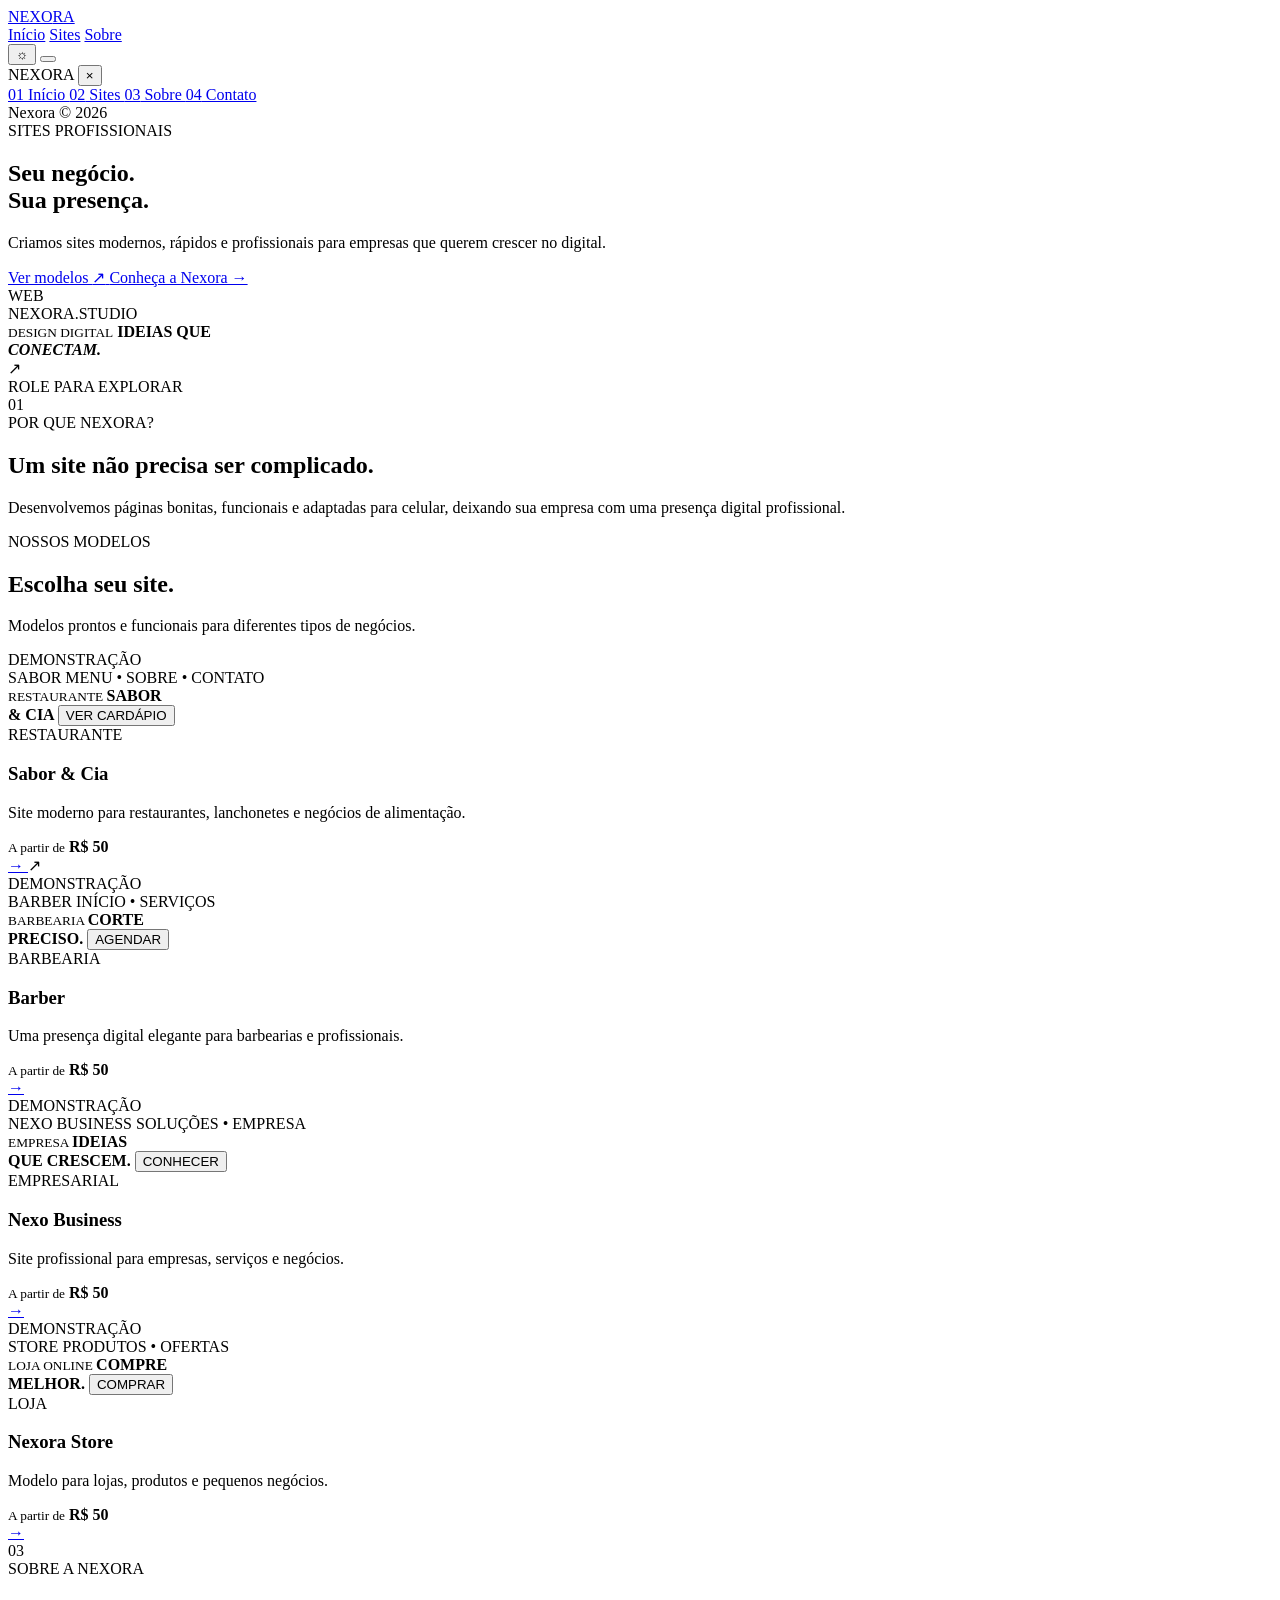
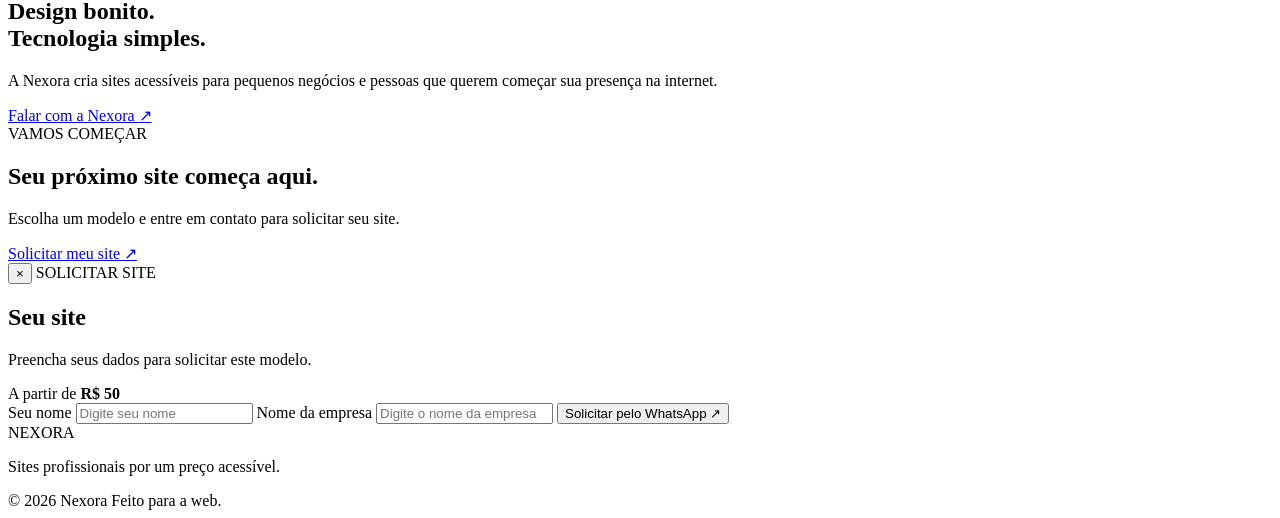
==== index.html @ 37d32c13 "Rename Index.html to index.html" ====
<!DOCTYPE html>
<html lang="pt-BR">
<head>
    <meta charset="UTF-8">
    <meta name="viewport" content="width=device-width, initial-scale=1.0">

    <title>Nexora — Sites Profissionais</title>

    <link rel="stylesheet" href="estilo.css">
</head>

<body>

    <!-- HEADER -->
    <header class="header">

        <a href="#" class="logo">
            NEXO<span>RA</span>
        </a>

        <nav class="desktop-nav">
            <a href="#inicio">Início</a>
            <a href="#sites">Sites</a>
            <a href="#sobre">Sobre</a>
        </nav>

        <div class="header-actions">
            <button class="theme-button" id="themeButton">☼</button>

            <button class="menu-button" id="menuButton">
                <span></span>
                <span></span>
                <span></span>
            </button>
        </div>

    </header>


    <!-- MENU MOBILE -->
    <div class="overlay" id="overlay"></div>

    <aside class="mobile-menu" id="mobileMenu">

        <div class="mobile-menu-top">
            <span>NEXO<span>RA</span></span>

            <button id="closeMenu">×</button>
        </div>

        <nav>
            <a href="#inicio">
                <span>01</span>
                Início
            </a>

            <a href="#sites">
                <span>02</span>
                Sites
            </a>

            <a href="#sobre">
                <span>03</span>
                Sobre
            </a>

            <a href="#contato">
                <span>04</span>
                Contato
            </a>
        </nav>

        <div class="mobile-menu-footer">
            Nexora © 2026
        </div>

    </aside>


    <!-- HERO -->
    <main>

        <section class="hero" id="inicio">

            <div class="hero-background">
                <div class="grid-lines"></div>

                <div class="hero-orb orb-one"></div>
                <div class="hero-orb orb-two"></div>
            </div>

            <div class="hero-content">

                <div class="hero-label">
                    <span class="status-dot"></span>
                    SITES PROFISSIONAIS
                </div>

                <h1>
                    Seu negócio.
                    <br>
                    <span>Sua presença.</span>
                </h1>

                <p>
                    Criamos sites modernos, rápidos e profissionais
                    para empresas que querem crescer no digital.
                </p>

                <div class="hero-buttons">

                    <a href="#sites" class="primary-button">
                        Ver modelos
                        <span>↗</span>
                    </a>

                    <a href="#sobre" class="text-button">
                        Conheça a Nexora →
                    </a>

                </div>

            </div>


            <!-- VISUAL -->
            <div class="hero-visual">

                <div class="floating-element element-one">
                    WEB
                </div>

                <div class="visual-window">

                    <div class="window-top">

                        <div class="window-dots">
                            <i></i>
                            <i></i>
                            <i></i>
                        </div>

                        NEXORA.STUDIO

                    </div>

                    <div class="visual-content">

                        <small>DESIGN DIGITAL</small>

                        <strong>
                            IDEIAS QUE
                            <br>
                            <em>CONECTAM.</em>
                        </strong>

                        <div class="visual-line"></div>

                    </div>

                </div>

                <div class="floating-element element-two">
                    ↗
                </div>

            </div>


            <div class="scroll-indicator">
                <span></span>
                ROLE PARA EXPLORAR
            </div>

        </section>


        <!-- INTRO -->
        <section class="intro">

            <div class="intro-number">
                01
            </div>

            <div class="intro-content">

                <span class="section-tag">
                    POR QUE NEXORA?
                </span>

                <h2>
                    Um site não precisa
                    ser complicado.
                </h2>

                <p>
                    Desenvolvemos páginas bonitas, funcionais e
                    adaptadas para celular, deixando sua empresa
                    com uma presença digital profissional.
                </p>

            </div>

        </section>


        <!-- SITES -->
        <section class="products" id="sites">

            <div class="section-header">

                <div>
                    <span class="section-tag">
                        NOSSOS MODELOS
                    </span>

                    <h2>
                        Escolha seu site.
                    </h2>
                </div>

                <p>
                    Modelos prontos e funcionais para diferentes
                    tipos de negócios.
                </p>

            </div>


            <div class="products-grid">


                <!-- SITE 1 -->
                <article class="product-card">

                    <div class="product-image restaurant">

                        <span class="preview-label">
                            DEMONSTRAÇÃO
                        </span>

                        <div class="mini-browser">

                            <div class="mini-header">
                                SABOR
                                <span>MENU • SOBRE • CONTATO</span>
                            </div>

                            <div class="mini-hero">

                                <small>
                                    RESTAURANTE
                                </small>

                                <strong>
                                    SABOR
                                    <br>
                                    & CIA
                                </strong>

                                <button>
                                    VER CARDÁPIO
                                </button>

                            </div>

                        </div>

                    </div>

                    <div class="product-info">

                        <span class="product-category">
                            RESTAURANTE
                        </span>

                        <h3>
                            Sabor & Cia
                        </h3>

                        <p>
                            Site moderno para restaurantes,
                            lanchonetes e negócios de alimentação.
                        </p>

                        <div class="product-footer">

                            <div>
                                <small>A partir de</small>
                                <strong>R$ 50</strong>
                            </div>

                            
<a
    href="restaurante.html"
    class="product-button"
    target="_blank"
    aria-label="Ver demonstração do Sabor & Cia">
    →
</a>
                                ↗
                            

                        </div>

                    </div>

                </article>


                <!-- SITE 2 -->
                <article class="product-card">

                    <div class="product-image barber">

                        <span class="preview-label">
                            DEMONSTRAÇÃO
                        </span>

                        <div class="mini-browser">

                            <div class="mini-header">
                                BARBER
                                <span>INÍCIO • SERVIÇOS</span>
                            </div>

                            <div class="mini-hero">

                                <small>
                                    BARBEARIA
                                </small>

                                <strong>
                                    CORTE
                                    <br>
                                    PRECISO.
                                </strong>

                                <button>
                                    AGENDAR
                                </button>

                            </div>

                        </div>

                    </div>

                    <div class="product-info">

                        <span class="product-category">
                            BARBEARIA
                        </span>

                        <h3>
                            Barber
                        </h3>

                        <p>
                            Uma presença digital elegante para
                            barbearias e profissionais.
                        </p>

                        <div class="product-footer">

                            <div>
                                <small>A partir de</small>
                                <strong>R$ 50</strong>
                            </div>

  <a
    href="barbearia.html"
    class="product-button"
    target="_blank"
    aria-label="Ver demonstração da barbearia">
    →
</a>

                        </div>

                    </div>

                </article>


                <!-- SITE 3 -->
                <article class="product-card">

                    <div class="product-image corporate">

                        <span class="preview-label">
                            DEMONSTRAÇÃO
                        </span>

                        <div class="mini-browser">

                            <div class="mini-header">
                                NEXO BUSINESS
                                <span>SOLUÇÕES • EMPRESA</span>
                            </div>

                            <div class="mini-hero">

                                <small>
                                    EMPRESA
                                </small>

                                <strong>
                                    IDEIAS
                                    <br>
                                    QUE CRESCEM.
                                </strong>

                                <button>
                                    CONHECER
                                </button>

                            </div>

                        </div>

                    </div>

                    <div class="product-info">

                        <span class="product-category">
                            EMPRESARIAL
                        </span>

                        <h3>
                            Nexo Business
                        </h3>

                        <p>
                            Site profissional para empresas,
                            serviços e negócios.
                        </p>

                        <div class="product-footer">

                            <div>
                                <small>A partir de</small>
                                <strong>R$ 50</strong>
                            </div>

  <a
    href="empresarial.html"
    class="product-button"
    target="_blank"
    aria-label="Ver demonstração de site empresarial">
    →
</a>

                        </div>

                    </div>

                </article>


                <!-- SITE 4 -->
                <article class="product-card">

                    <div class="product-image store">

                        <span class="preview-label">
                            DEMONSTRAÇÃO
                        </span>

                        <div class="mini-browser">

                            <div class="mini-header">
                                STORE
                                <span>PRODUTOS • OFERTAS</span>
                            </div>

                            <div class="mini-hero">

                                <small>
                                    LOJA ONLINE
                                </small>

                                <strong>
                                    COMPRE
                                    <br>
                                    MELHOR.
                                </strong>

                                <button>
                                    COMPRAR
                                </button>

                            </div>

                        </div>

                    </div>

                    <div class="product-info">

                        <span class="product-category">
                            LOJA
                        </span>

                        <h3>
                            Nexora Store
                        </h3>

                        <p>
                            Modelo para lojas, produtos e
                            pequenos negócios.
                        </p>

                        <div class="product-footer">

                            <div>
                                <small>A partir de</small>
                                <strong>R$ 50</strong>
                            </div>

  <a
    href="loja.html"
    class="product-button"
    target="_blank"
    aria-label="Ver demonstração da Nexora Store">
    →
</a>

                        </div>

                    </div>

                </article>

            </div>

        </section>


        <!-- SOBRE -->
        <section class="about" id="sobre">

            <div class="about-number">
                03
            </div>

            <div class="about-content">

                <span class="section-tag">
                    SOBRE A NEXORA
                </span>

                <h2>
                    Design bonito.
                    <br>
                    Tecnologia simples.
                </h2>

                <p>
                    A Nexora cria sites acessíveis para pequenos
                    negócios e pessoas que querem começar sua
                    presença na internet.
                </p>

                <a href="#contato" class="primary-button">
                    Falar com a Nexora
                    <span>↗</span>
                </a>

            </div>

        </section>


        <!-- CTA -->
        <section class="cta" id="contato">

            <div class="cta-content">

                <span class="section-tag">
                    VAMOS COMEÇAR
                </span>

                <h2>
                    Seu próximo site
                    começa aqui.
                </h2>

                <p>
                    Escolha um modelo e entre em contato
                    para solicitar seu site.
                </p>

                <a
                    href="https://wa.me/"
                    class="primary-button">
                    Solicitar meu site
                    <span>↗</span>
                </a>

            </div>

        </section>

    </main>


    <!-- MODAL -->
    <div class="modal" id="modal">

        <div class="modal-box">

            <button class="modal-close" id="modalClose">
                ×
            </button>

            <span class="section-tag">
                SOLICITAR SITE
            </span>

            <h2 id="modalTitle">
                Seu site
            </h2>

            <p>
                Preencha seus dados para solicitar este modelo.
            </p>

            <div class="modal-price">
                A partir de <strong>R$ 50</strong>
            </div>

            <label>
                Seu nome
            </label>

            <input
                type="text"
                id="clientName"
                placeholder="Digite seu nome">

            <label>
                Nome da empresa
            </label>

            <input
                type="text"
                id="companyName"
                placeholder="Digite o nome da empresa">

            <button
                class="primary-button modal-submit"
                id="sendRequest">
                Solicitar pelo WhatsApp ↗
            </button>

        </div>

    </div>


    <!-- FOOTER -->
    <footer class="footer">

        <div class="footer-brand">
            NEXO<span>RA</span>
        </div>

        <p>
            Sites profissionais por um preço acessível.
        </p>

        <div class="footer-bottom">
            <span>
                © 2026 Nexora
            </span>

            <span>
                Feito para a web.
            </span>
        </div>

    </footer>


    <script src="script.js"></script>

</body>
</html>
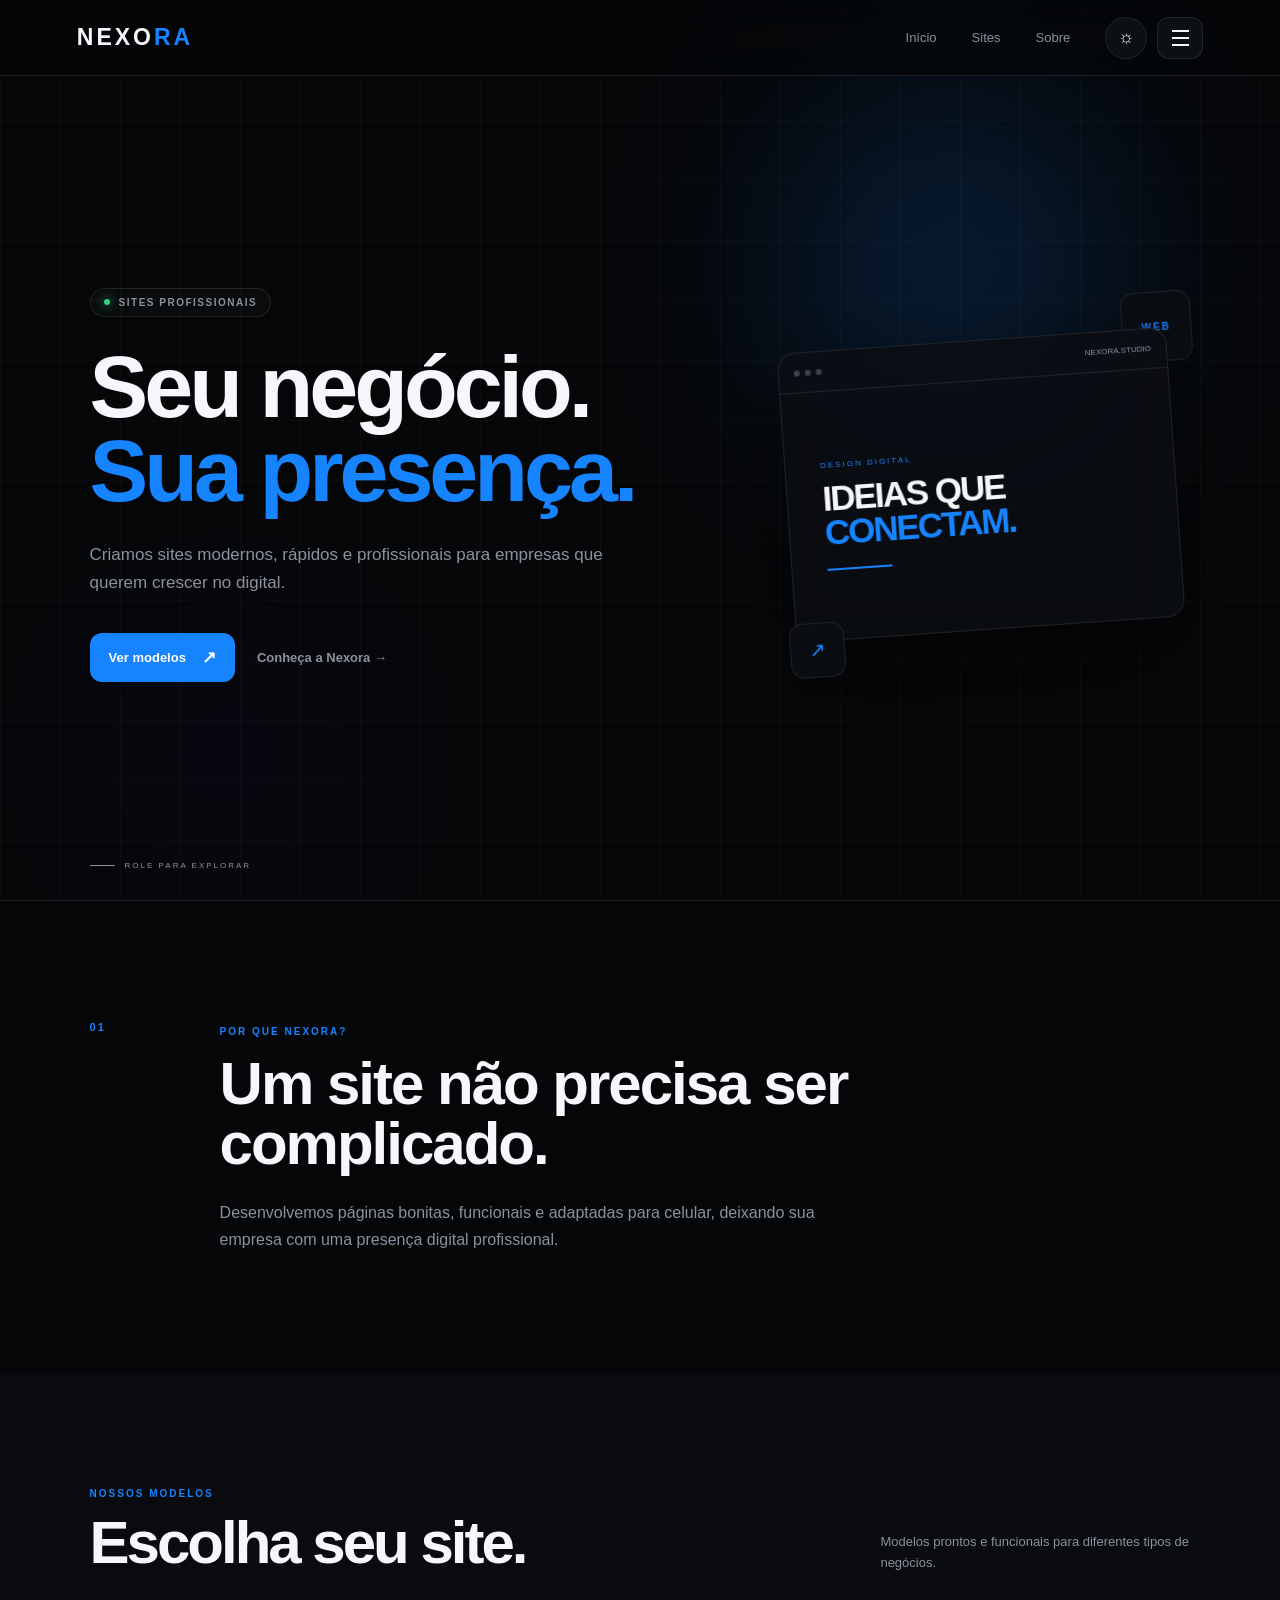
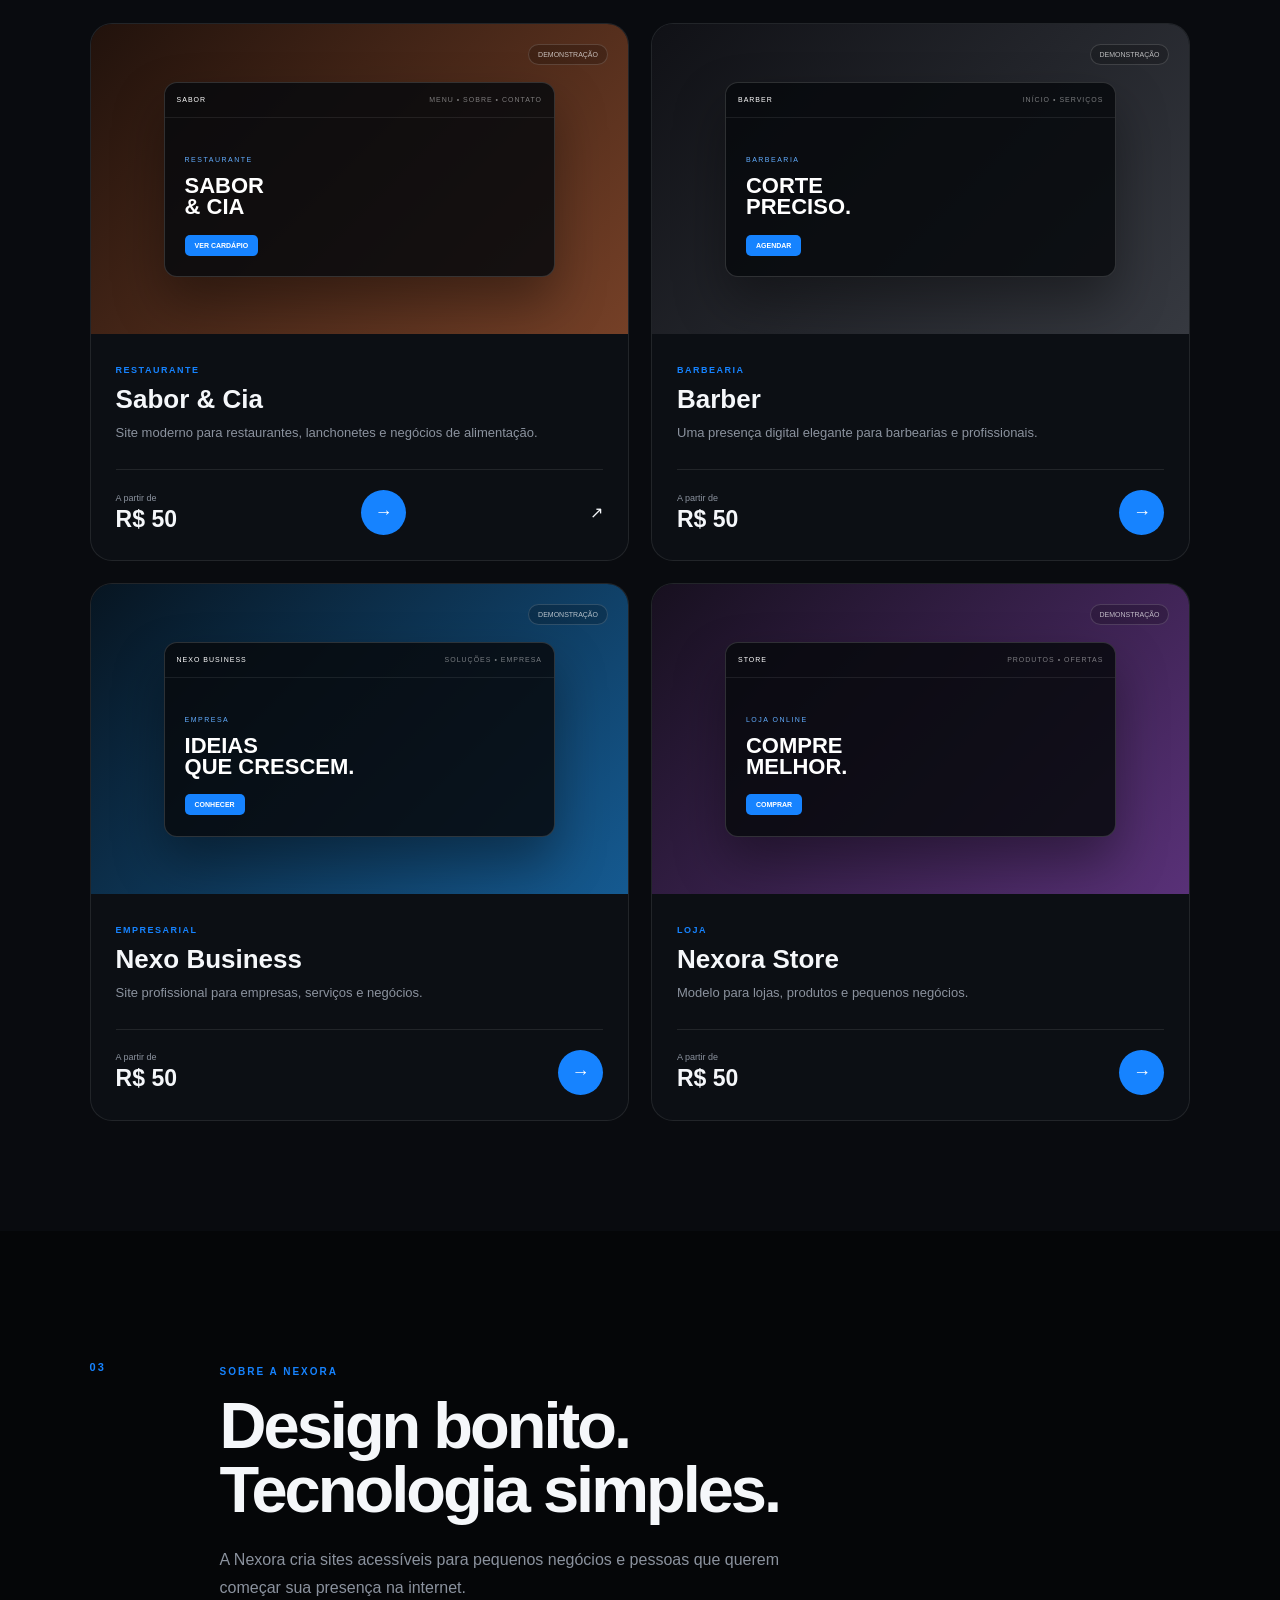
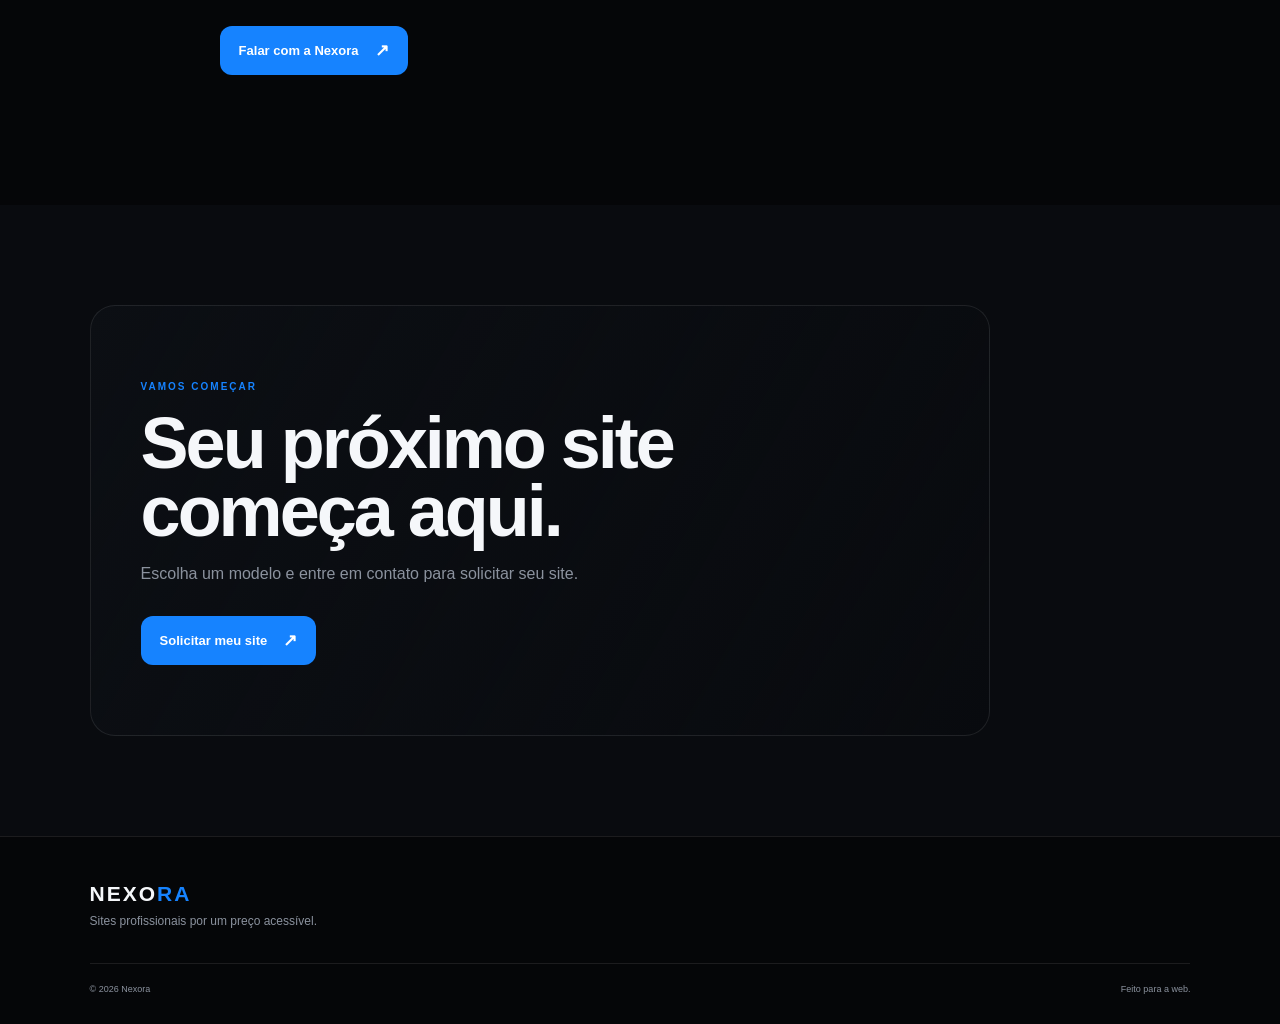
==== commit d8350ee6: "Update index.html" ====
--- a/index.html
+++ b/index.html
@@ -651,7 +651,7 @@
             <button
                 class="primary-button modal-submit"
                 id="sendRequest">
-                Solicitar pelo WhatsApp ↗
+                Solicitar pelo Discord ↗
             </button>
 
         </div>
--- a/estilo.css
+++ b/estilo.css
@@ -0,0 +1,1368 @@
+/* =========================
+   NEXORA — ESTILO.CSS
+========================= */
+
+:root {
+    --bg: #050608;
+    --bg-soft: #090b0f;
+    --card: #0c0f14;
+    --text: #f5f7fa;
+    --muted: #8b929e;
+    --line: rgba(255,255,255,.09);
+    --accent: #1683ff;
+    --radius: 22px;
+    --transition: .35s cubic-bezier(.2,.8,.2,1);
+}
+
+body.light {
+    --bg: #f5f6f8;
+    --bg-soft: #ffffff;
+    --card: #ffffff;
+    --text: #111318;
+    --muted: #69717d;
+    --line: rgba(0,0,0,.09);
+}
+
+/* RESET */
+
+* {
+    margin: 0;
+    padding: 0;
+    box-sizing: border-box;
+}
+
+html {
+    scroll-behavior: smooth;
+}
+
+body {
+    background: var(--bg);
+    color: var(--text);
+    font-family: Arial, Helvetica, sans-serif;
+    overflow-x: hidden;
+    transition: background .4s ease, color .4s ease;
+}
+
+button,
+input {
+    font: inherit;
+}
+
+button {
+    cursor: pointer;
+}
+
+a {
+    color: inherit;
+    text-decoration: none;
+}
+
+
+/* =========================
+   HEADER
+========================= */
+
+.header {
+    height: 76px;
+    position: fixed;
+    top: 0;
+    left: 0;
+    right: 0;
+    z-index: 100;
+    padding: 0 6%;
+    display: flex;
+    align-items: center;
+    justify-content: space-between;
+
+    background: rgba(5,6,8,.55);
+    backdrop-filter: blur(20px);
+
+    border-bottom: 1px solid var(--line);
+}
+
+body.light .header {
+    background: rgba(245,246,248,.75);
+}
+
+.logo {
+    font-size: 23px;
+    font-weight: 900;
+    letter-spacing: 3px;
+}
+
+.logo span,
+.footer-brand span {
+    color: var(--accent);
+}
+
+.desktop-nav {
+    display: flex;
+    gap: 35px;
+    margin-left: auto;
+    margin-right: 35px;
+}
+
+.desktop-nav a {
+    color: var(--muted);
+    font-size: 13px;
+    transition: color var(--transition);
+}
+
+.desktop-nav a:hover {
+    color: var(--text);
+}
+
+.header-actions {
+    display: flex;
+    gap: 10px;
+}
+
+.theme-button {
+    width: 42px;
+    height: 42px;
+
+    border: 1px solid var(--line);
+    border-radius: 50%;
+
+    background: var(--card);
+    color: var(--text);
+
+    font-size: 18px;
+
+    transition: transform var(--transition);
+}
+
+.theme-button:hover {
+    transform: rotate(25deg);
+}
+
+.menu-button {
+    width: 46px;
+    height: 42px;
+
+    border: 1px solid var(--line);
+    border-radius: 12px;
+
+    background: var(--card);
+
+    display: flex;
+    flex-direction: column;
+    align-items: center;
+    justify-content: center;
+
+    gap: 5px;
+}
+
+.menu-button span {
+    width: 17px;
+    height: 2px;
+    background: var(--text);
+}
+
+
+/* =========================
+   MENU MOBILE
+========================= */
+
+.mobile-menu {
+    position: fixed;
+    z-index: 300;
+
+    top: 0;
+    right: -100%;
+
+    width: min(390px, 88%);
+    height: 100vh;
+
+    padding: 28px;
+
+    background: var(--bg-soft);
+
+    border-left: 1px solid var(--line);
+
+    transition: right .45s cubic-bezier(.2,.8,.2,1);
+}
+
+.mobile-menu.active {
+    right: 0;
+}
+
+.mobile-menu-top {
+    display: flex;
+    justify-content: space-between;
+    align-items: center;
+
+    padding-bottom: 35px;
+
+    border-bottom: 1px solid var(--line);
+}
+
+.mobile-menu-top > span {
+    font-weight: 900;
+    letter-spacing: 2px;
+}
+
+.mobile-menu-top span span {
+    color: var(--accent);
+}
+
+.mobile-menu-top button {
+    width: 38px;
+    height: 38px;
+
+    border: none;
+    border-radius: 50%;
+
+    background: var(--card);
+    color: var(--text);
+
+    font-size: 25px;
+}
+
+.mobile-menu nav {
+    margin-top: 35px;
+}
+
+.mobile-menu nav a {
+    display: flex;
+    align-items: center;
+
+    gap: 18px;
+
+    padding: 20px 0;
+
+    border-bottom: 1px solid var(--line);
+
+    font-size: 25px;
+    font-weight: 700;
+}
+
+.mobile-menu nav a span {
+    color: var(--accent);
+    font-size: 10px;
+}
+
+.mobile-menu-footer {
+    position: absolute;
+    bottom: 30px;
+
+    color: var(--muted);
+    font-size: 12px;
+}
+
+.overlay {
+    position: fixed;
+    inset: 0;
+
+    z-index: 250;
+
+    background: rgba(0,0,0,.7);
+
+    opacity: 0;
+    visibility: hidden;
+
+    transition: opacity var(--transition);
+}
+
+.overlay.active {
+    opacity: 1;
+    visibility: visible;
+}
+
+
+/* =========================
+   HERO
+========================= */
+
+.hero {
+    min-height: 100svh;
+
+    padding: 150px 7% 80px;
+
+    position: relative;
+
+    display: flex;
+    align-items: center;
+
+    overflow: hidden;
+}
+
+.hero-background {
+    position: absolute;
+    inset: 0;
+
+    pointer-events: none;
+}
+
+.grid-lines {
+    position: absolute;
+    inset: 0;
+
+    background-image:
+        linear-gradient(
+            rgba(255,255,255,.025) 1px,
+            transparent 1px
+        ),
+        linear-gradient(
+            90deg,
+            rgba(255,255,255,.025) 1px,
+            transparent 1px
+        );
+
+    background-size: 60px 60px;
+}
+
+.hero-orb {
+    position: absolute;
+
+    border-radius: 50%;
+
+    filter: blur(100px);
+
+    opacity: .18;
+}
+
+.orb-one {
+    width: 350px;
+    height: 350px;
+
+    background: var(--accent);
+
+    top: 10%;
+    right: 12%;
+}
+
+.orb-two {
+    width: 200px;
+    height: 200px;
+
+    background: #7c3aed;
+
+    bottom: 5%;
+    left: 10%;
+
+    opacity: .08;
+}
+
+.hero-content {
+    max-width: 650px;
+
+    position: relative;
+    z-index: 2;
+}
+
+.hero-label {
+    display: inline-flex;
+    align-items: center;
+
+    gap: 9px;
+
+    padding: 8px 13px;
+
+    border: 1px solid var(--line);
+    border-radius: 50px;
+
+    color: var(--muted);
+
+    background: rgba(255,255,255,.025);
+
+    font-size: 10px;
+    letter-spacing: 1.5px;
+    font-weight: 800;
+}
+
+.status-dot {
+    width: 6px;
+    height: 6px;
+
+    border-radius: 50%;
+
+    background: #35d47b;
+
+    box-shadow: 0 0 12px #35d47b;
+}
+
+.hero h1 {
+    margin-top: 28px;
+
+    font-size: clamp(48px, 9vw, 88px);
+
+    line-height: .96;
+
+    letter-spacing: -4px;
+
+    font-weight: 800;
+}
+
+.hero h1 span {
+    color: var(--accent);
+}
+
+.hero p {
+    margin-top: 27px;
+
+    max-width: 560px;
+
+    color: var(--muted);
+
+    font-size: 17px;
+
+    line-height: 1.7;
+}
+
+.hero-buttons {
+    display: flex;
+    align-items: center;
+
+    gap: 22px;
+
+    margin-top: 35px;
+}
+
+.primary-button {
+    display: inline-flex;
+    align-items: center;
+    justify-content: center;
+
+    gap: 16px;
+
+    padding: 14px 19px;
+
+    border: none;
+    border-radius: 12px;
+
+    background: var(--accent);
+    color: white;
+
+    font-size: 13px;
+    font-weight: 800;
+
+    transition:
+        transform var(--transition),
+        box-shadow var(--transition);
+}
+
+.primary-button:hover {
+    transform: translateY(-3px);
+
+    box-shadow:
+        0 15px 35px rgba(22,131,255,.3);
+}
+
+.primary-button span {
+    font-size: 17px;
+}
+
+.text-button {
+    display: inline-flex;
+    align-items: center;
+
+    gap: 10px;
+
+    color: var(--muted);
+
+    font-size: 13px;
+    font-weight: 700;
+
+    transition: color var(--transition);
+}
+
+.text-button:hover {
+    color: var(--text);
+}
+
+
+/* =========================
+   HERO VISUAL
+========================= */
+
+.hero-visual {
+    position: absolute;
+
+    right: 5%;
+
+    width: 470px;
+    height: 430px;
+
+    display: flex;
+    align-items: center;
+    justify-content: center;
+
+    transform: rotate(-4deg);
+}
+
+.visual-window {
+    width: 390px;
+    height: 290px;
+
+    border: 1px solid var(--line);
+    border-radius: 18px;
+
+    background: rgba(10,13,18,.82);
+
+    backdrop-filter: blur(20px);
+
+    box-shadow:
+        0 40px 100px rgba(0,0,0,.5);
+
+    overflow: hidden;
+}
+
+.window-top {
+    height: 40px;
+
+    padding: 0 15px;
+
+    display: flex;
+    align-items: center;
+    justify-content: space-between;
+
+    border-bottom: 1px solid var(--line);
+
+    color: var(--muted);
+
+    font-size: 8px;
+}
+
+.window-dots {
+    display: flex;
+    gap: 5px;
+}
+
+.window-dots i {
+    width: 6px;
+    height: 6px;
+
+    border-radius: 50%;
+
+    background: var(--muted);
+
+    opacity: .4;
+}
+
+.visual-content {
+    padding: 35px;
+
+    height: calc(100% - 40px);
+
+    display: flex;
+    flex-direction: column;
+    justify-content: center;
+}
+
+.visual-content small {
+    color: var(--accent);
+
+    font-size: 8px;
+
+    letter-spacing: 2px;
+}
+
+.visual-content strong {
+    margin-top: 12px;
+
+    font-size: 35px;
+
+    line-height: .95;
+
+    letter-spacing: -2px;
+}
+
+.visual-content em {
+    color: var(--accent);
+
+    font-style: normal;
+}
+
+.visual-line {
+    width: 65px;
+    height: 2px;
+
+    margin-top: 20px;
+
+    background: var(--accent);
+}
+
+.floating-element {
+    position: absolute;
+
+    display: flex;
+    align-items: center;
+    justify-content: center;
+
+    border: 1px solid var(--line);
+
+    background: rgba(10,13,18,.85);
+
+    backdrop-filter: blur(15px);
+
+    border-radius: 14px;
+
+    box-shadow:
+        0 20px 40px rgba(0,0,0,.35);
+}
+
+.element-one {
+    width: 70px;
+    height: 70px;
+
+    top: 8%;
+    right: 3%;
+
+    color: var(--accent);
+
+    font-size: 10px;
+    font-weight: 800;
+
+    letter-spacing: 2px;
+}
+
+.element-two {
+    width: 55px;
+    height: 55px;
+
+    bottom: 8%;
+    left: 7%;
+
+    font-size: 20px;
+
+    color: var(--accent);
+}
+
+.scroll-indicator {
+    position: absolute;
+
+    bottom: 30px;
+    left: 7%;
+
+    display: flex;
+    align-items: center;
+
+    gap: 10px;
+
+    color: var(--muted);
+
+    font-size: 8px;
+
+    letter-spacing: 2px;
+}
+
+.scroll-indicator span {
+    width: 25px;
+    height: 1px;
+
+    background: var(--muted);
+}
+
+
+/* =========================
+   INTRO
+========================= */
+
+.intro {
+    padding: 120px 7%;
+
+    display: grid;
+
+    grid-template-columns: 80px 1fr;
+
+    gap: 50px;
+
+    border-top: 1px solid var(--line);
+}
+
+.intro-number,
+.about-number {
+    color: var(--accent);
+
+    font-size: 11px;
+
+    font-weight: 800;
+
+    letter-spacing: 2px;
+}
+
+.intro-content {
+    max-width: 800px;
+}
+
+.section-tag {
+    color: var(--accent);
+
+    font-size: 10px;
+
+    letter-spacing: 2px;
+
+    font-weight: 800;
+}
+
+.intro h2 {
+    margin-top: 15px;
+
+    font-size: clamp(35px, 6vw, 60px);
+
+    line-height: 1;
+
+    letter-spacing: -2px;
+}
+
+.intro p {
+    max-width: 600px;
+
+    margin-top: 25px;
+
+    color: var(--muted);
+
+    line-height: 1.7;
+}
+
+
+/* =========================
+   PRODUTOS
+========================= */
+
+.products {
+    padding: 110px 7%;
+
+    background: var(--bg-soft);
+}
+
+.section-header {
+    display: flex;
+    justify-content: space-between;
+    align-items: end;
+
+    gap: 30px;
+
+    margin-bottom: 50px;
+}
+
+.section-header h2 {
+    margin-top: 12px;
+
+    font-size: clamp(38px, 6vw, 60px);
+
+    letter-spacing: -3px;
+
+    line-height: 1;
+}
+
+.section-header > p {
+    max-width: 310px;
+
+    color: var(--muted);
+
+    line-height: 1.6;
+
+    font-size: 13px;
+}
+
+.products-grid {
+    display: grid;
+
+    grid-template-columns: repeat(2, 1fr);
+
+    gap: 22px;
+}
+
+.product-card {
+    border: 1px solid var(--line);
+
+    border-radius: var(--radius);
+
+    background: var(--card);
+
+    overflow: hidden;
+
+    transition:
+        transform var(--transition),
+        border-color var(--transition);
+}
+
+.product-card:hover {
+    transform: translateY(-7px);
+
+    border-color: rgba(22,131,255,.4);
+}
+
+.product-image {
+    height: 310px;
+
+    padding: 30px;
+
+    position: relative;
+
+    overflow: hidden;
+
+    display: flex;
+    align-items: center;
+    justify-content: center;
+}
+
+.restaurant {
+    background:
+        linear-gradient(135deg,#21120c,#754027);
+}
+
+.barber {
+    background:
+        linear-gradient(135deg,#101116,#363940);
+}
+
+.corporate {
+    background:
+        linear-gradient(135deg,#071521,#155a91);
+}
+
+.store {
+    background:
+        linear-gradient(135deg,#17101f,#593178);
+}
+
+.mini-browser {
+    width: 82%;
+    height: 78%;
+
+    border: 1px solid rgba(255,255,255,.15);
+
+    border-radius: 13px;
+
+    background: rgba(8,10,14,.85);
+
+    box-shadow:
+        0 25px 50px rgba(0,0,0,.35);
+
+    overflow: hidden;
+
+    transition: transform var(--transition);
+}
+
+.product-card:hover .mini-browser {
+    transform: translateY(-5px);
+}
+
+.mini-header {
+    height: 35px;
+
+    padding: 0 12px;
+
+    display: flex;
+    align-items: center;
+    justify-content: space-between;
+
+    border-bottom:
+        1px solid rgba(255,255,255,.08);
+
+    color: white;
+
+    font-size: 7px;
+
+    letter-spacing: 1px;
+}
+
+.mini-header span {
+    opacity: .45;
+}
+
+.mini-hero {
+    padding: 30px 20px;
+}
+
+.mini-hero small {
+    color: #62adff;
+
+    font-size: 7px;
+
+    letter-spacing: 1.5px;
+}
+
+.mini-hero strong {
+    display: block;
+
+    margin-top: 10px;
+
+    color: white;
+
+    font-size: 22px;
+
+    line-height: .95;
+}
+
+.mini-hero button {
+    margin-top: 17px;
+
+    padding: 7px 10px;
+
+    border: none;
+
+    border-radius: 5px;
+
+    background: var(--accent);
+
+    color: white;
+
+    font-size: 7px;
+
+    font-weight: 700;
+}
+
+.preview-label {
+    position: absolute;
+
+    top: 20px;
+    right: 20px;
+
+    padding: 6px 9px;
+
+    border: 1px solid rgba(255,255,255,.15);
+
+    border-radius: 50px;
+
+    background: rgba(0,0,0,.2);
+
+    color: rgba(255,255,255,.7);
+
+    font-size: 7px;
+}
+
+.product-info {
+    padding: 25px;
+}
+
+.product-category {
+    color: var(--accent);
+
+    font-size: 9px;
+
+    font-weight: 800;
+
+    letter-spacing: 1.5px;
+}
+
+.product-info h3 {
+    margin-top: 7px;
+
+    font-size: 26px;
+}
+
+.product-info p {
+    margin-top: 8px;
+
+    color: var(--muted);
+
+    font-size: 13px;
+
+    line-height: 1.6;
+}
+
+.product-footer {
+    margin-top: 25px;
+
+    padding-top: 20px;
+
+    border-top: 1px solid var(--line);
+
+    display: flex;
+    align-items: center;
+    justify-content: space-between;
+}
+
+.product-footer small {
+    display: block;
+
+    color: var(--muted);
+
+    font-size: 9px;
+}
+
+.product-footer strong {
+    display: block;
+
+    margin-top: 3px;
+
+    font-size: 23px;
+}
+
+.product-button {
+    width: 45px;
+    height: 45px;
+
+    border: none;
+    border-radius: 50%;
+
+    background: var(--accent);
+    color: white;
+
+    font-size: 18px;
+
+    display: flex;
+    align-items: center;
+    justify-content: center;
+
+    transition: transform var(--transition);
+}
+
+.product-button:hover {
+    transform: rotate(-45deg);
+}
+
+.product-button:hover {
+    transform: rotate(-45deg);
+}
+
+
+/* =========================
+   SOBRE
+========================= */
+
+.about {
+    padding: 130px 7%;
+
+    display: grid;
+
+    grid-template-columns: 80px 1fr;
+
+    gap: 50px;
+}
+
+.about-content {
+    max-width: 800px;
+}
+
+.about h2 {
+    margin-top: 15px;
+
+    font-size: clamp(38px, 6vw, 65px);
+
+    line-height: .98;
+
+    letter-spacing: -3px;
+}
+
+.about p {
+    max-width: 600px;
+
+    margin: 25px 0;
+
+    color: var(--muted);
+
+    line-height: 1.7;
+}
+
+
+/* =========================
+   CTA
+========================= */
+
+.cta {
+    padding: 100px 7%;
+
+    background: var(--bg-soft);
+}
+
+.cta-content {
+    max-width: 900px;
+
+    padding: 70px 50px;
+
+    border: 1px solid var(--line);
+
+    border-radius: 25px;
+
+    background:
+        linear-gradient(
+            120deg,
+            var(--card),
+            transparent
+        );
+}
+
+.cta h2 {
+    max-width: 700px;
+
+    margin: 15px 0;
+
+    font-size: clamp(40px,7vw,72px);
+
+    line-height: .95;
+
+    letter-spacing: -3px;
+}
+
+.cta p {
+    max-width: 550px;
+
+    margin-bottom: 30px;
+
+    color: var(--muted);
+
+    line-height: 1.6;
+}
+
+
+/* =========================
+   MODAL
+========================= */
+
+.modal {
+    position: fixed;
+
+    inset: 0;
+
+    z-index: 500;
+
+    display: flex;
+    align-items: center;
+    justify-content: center;
+
+    padding: 20px;
+
+    background: rgba(0,0,0,.75);
+
+    opacity: 0;
+
+    visibility: hidden;
+
+    transition: opacity var(--transition);
+}
+
+.modal.active {
+    opacity: 1;
+
+    visibility: visible;
+}
+
+.modal-box {
+    width: min(440px,100%);
+
+    padding: 35px;
+
+    position: relative;
+
+    border: 1px solid var(--line);
+
+    border-radius: 22px;
+
+    background: var(--bg-soft);
+}
+
+.modal-close {
+    position: absolute;
+
+    top: 18px;
+    right: 20px;
+
+    width: 35px;
+    height: 35px;
+
+    border: none;
+
+    border-radius: 50%;
+
+    background: var(--card);
+
+    color: var(--text);
+
+    font-size: 22px;
+}
+
+.modal h2 {
+    margin-top: 12px;
+
+    font-size: 32px;
+}
+
+.modal-box > p {
+    margin-top: 8px;
+
+    color: var(--muted);
+}
+
+.modal-price {
+    margin: 22px 0;
+
+    color: var(--muted);
+}
+
+.modal-price strong {
+    color: var(--text);
+
+    font-size: 32px;
+}
+
+.modal-box label {
+    display: block;
+
+    margin: 15px 0 7px;
+
+    color: var(--muted);
+
+    font-size: 11px;
+}
+
+.modal-box input {
+    width: 100%;
+
+    padding: 14px;
+
+    border: 1px solid var(--line);
+
+    border-radius: 10px;
+
+    outline: none;
+
+    background: var(--card);
+
+    color: var(--text);
+}
+
+.modal-submit {
+    width: 100%;
+
+    margin-top: 20px;
+}
+
+
+/* =========================
+   FOOTER
+========================= */
+
+.footer {
+    padding: 45px 7% 30px;
+
+    border-top: 1px solid var(--line);
+
+    color: var(--muted);
+}
+
+.footer-brand {
+    color: var(--text);
+
+    font-size: 21px;
+
+    font-weight: 900;
+
+    letter-spacing: 2px;
+}
+
+.footer p {
+    margin-top: 8px;
+
+    font-size: 12px;
+}
+
+.footer-bottom {
+    margin-top: 35px;
+
+    padding-top: 20px;
+
+    border-top: 1px solid var(--line);
+
+    display: flex;
+    justify-content: space-between;
+
+    font-size: 9px;
+}
+
+
+/* =========================
+   RESPONSIVO
+========================= */
+
+@media (max-width: 1050px) {
+
+    .desktop-nav {
+        display: none;
+    }
+
+    .hero-visual {
+        opacity: .35;
+
+        right: -120px;
+    }
+}
+
+
+@media (max-width: 700px) {
+
+    .header {
+        padding: 0 5%;
+    }
+
+    .hero {
+        padding: 125px 5% 80px;
+
+        min-height: 100svh;
+    }
+
+    .hero h1 {
+        font-size: clamp(45px,14vw,68px);
+
+        letter-spacing: -3px;
+    }
+
+    .hero p {
+        font-size: 15px;
+    }
+
+    .hero-buttons {
+        align-items: flex-start;
+
+        flex-direction: column;
+
+        gap: 20px;
+    }
+
+    .hero-visual {
+        display: none;
+    }
+
+    .scroll-indicator {
+        display: none;
+    }
+
+    .intro,
+    .about {
+        grid-template-columns: 1fr;
+
+        gap: 20px;
+
+        padding: 85px 5%;
+    }
+
+    .section-header {
+        align-items: flex-start;
+
+        flex-direction: column;
+    }
+
+    .products {
+        padding: 85px 5%;
+    }
+
+    .products-grid {
+        grid-template-columns: 1fr;
+    }
+
+    .product-image {
+        height: 270px;
+    }
+
+    .cta {
+        padding: 70px 5%;
+    }
+
+    .cta-content {
+        padding: 45px 25px;
+    }
+
+    .footer {
+        padding: 40px 5% 25px;
+    }
+
+    .footer-bottom {
+        flex-direction: column;
+
+        gap: 8px;
+    }
+}
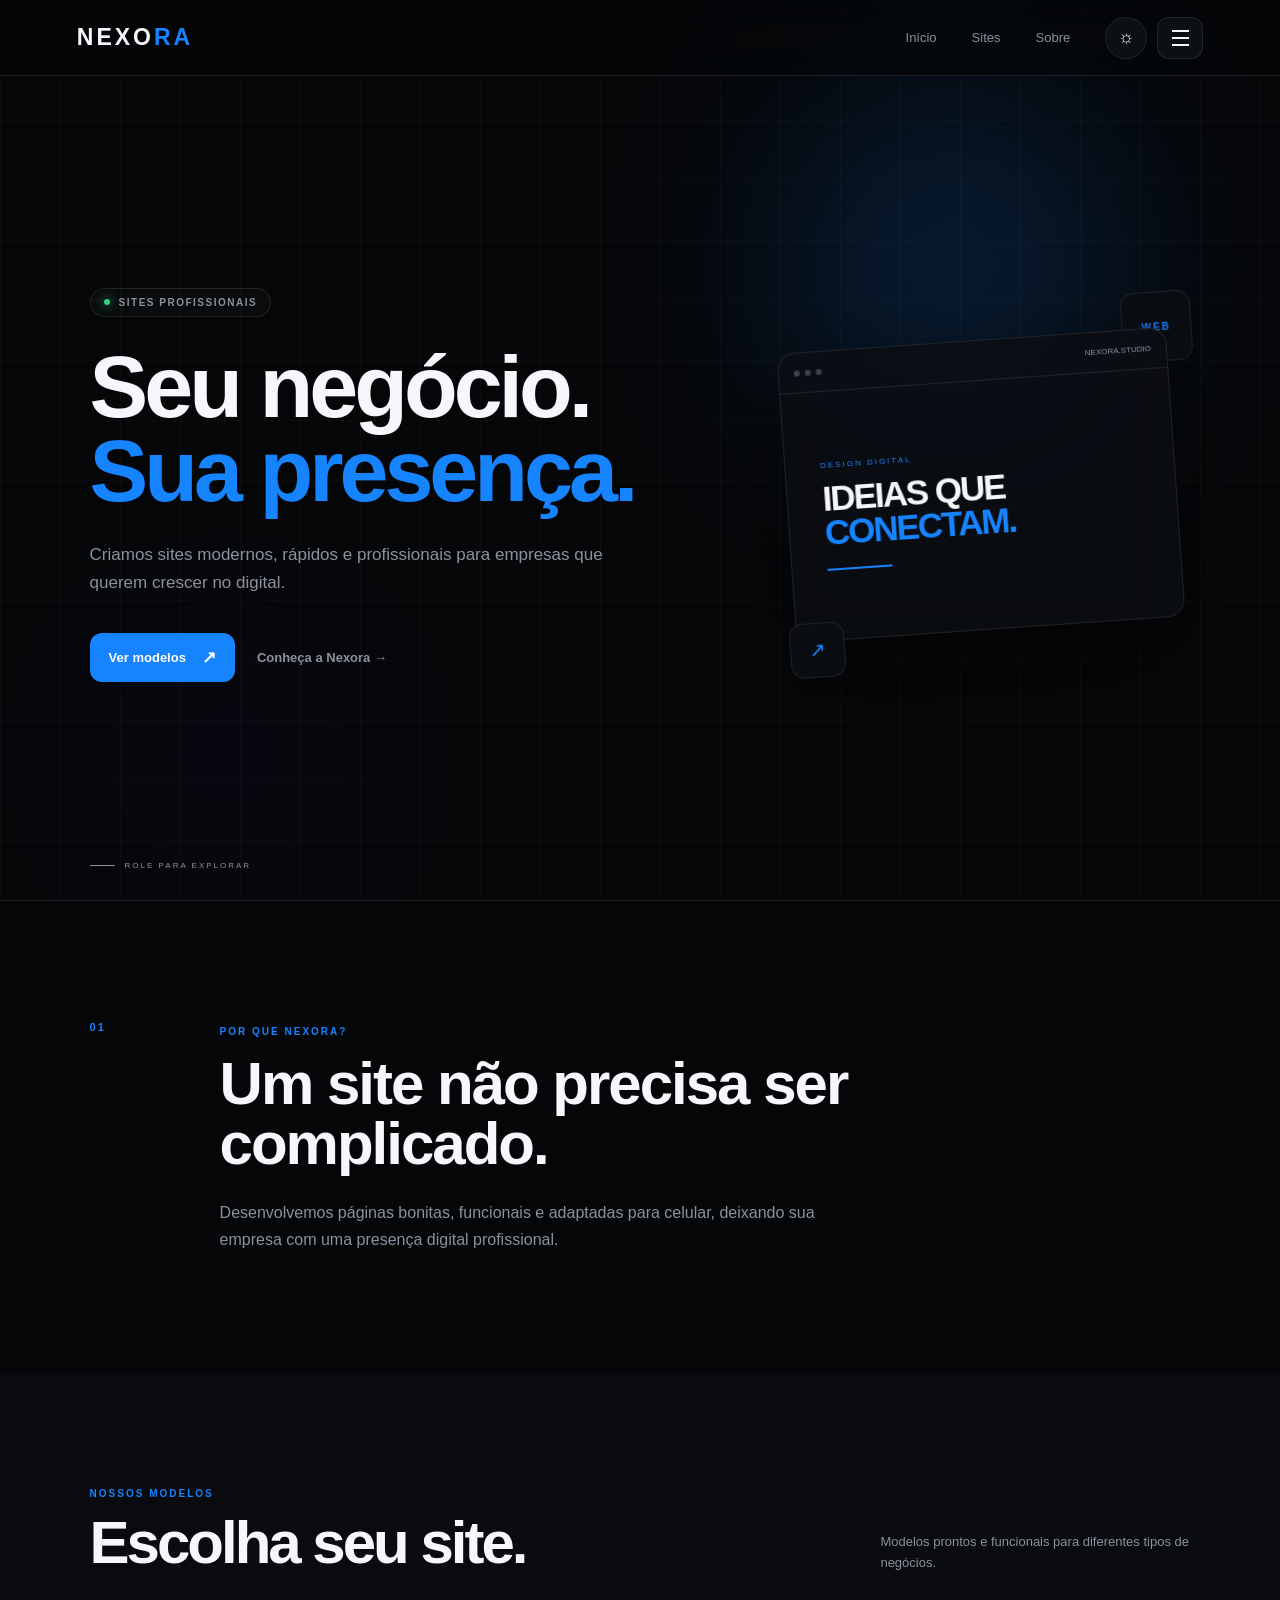
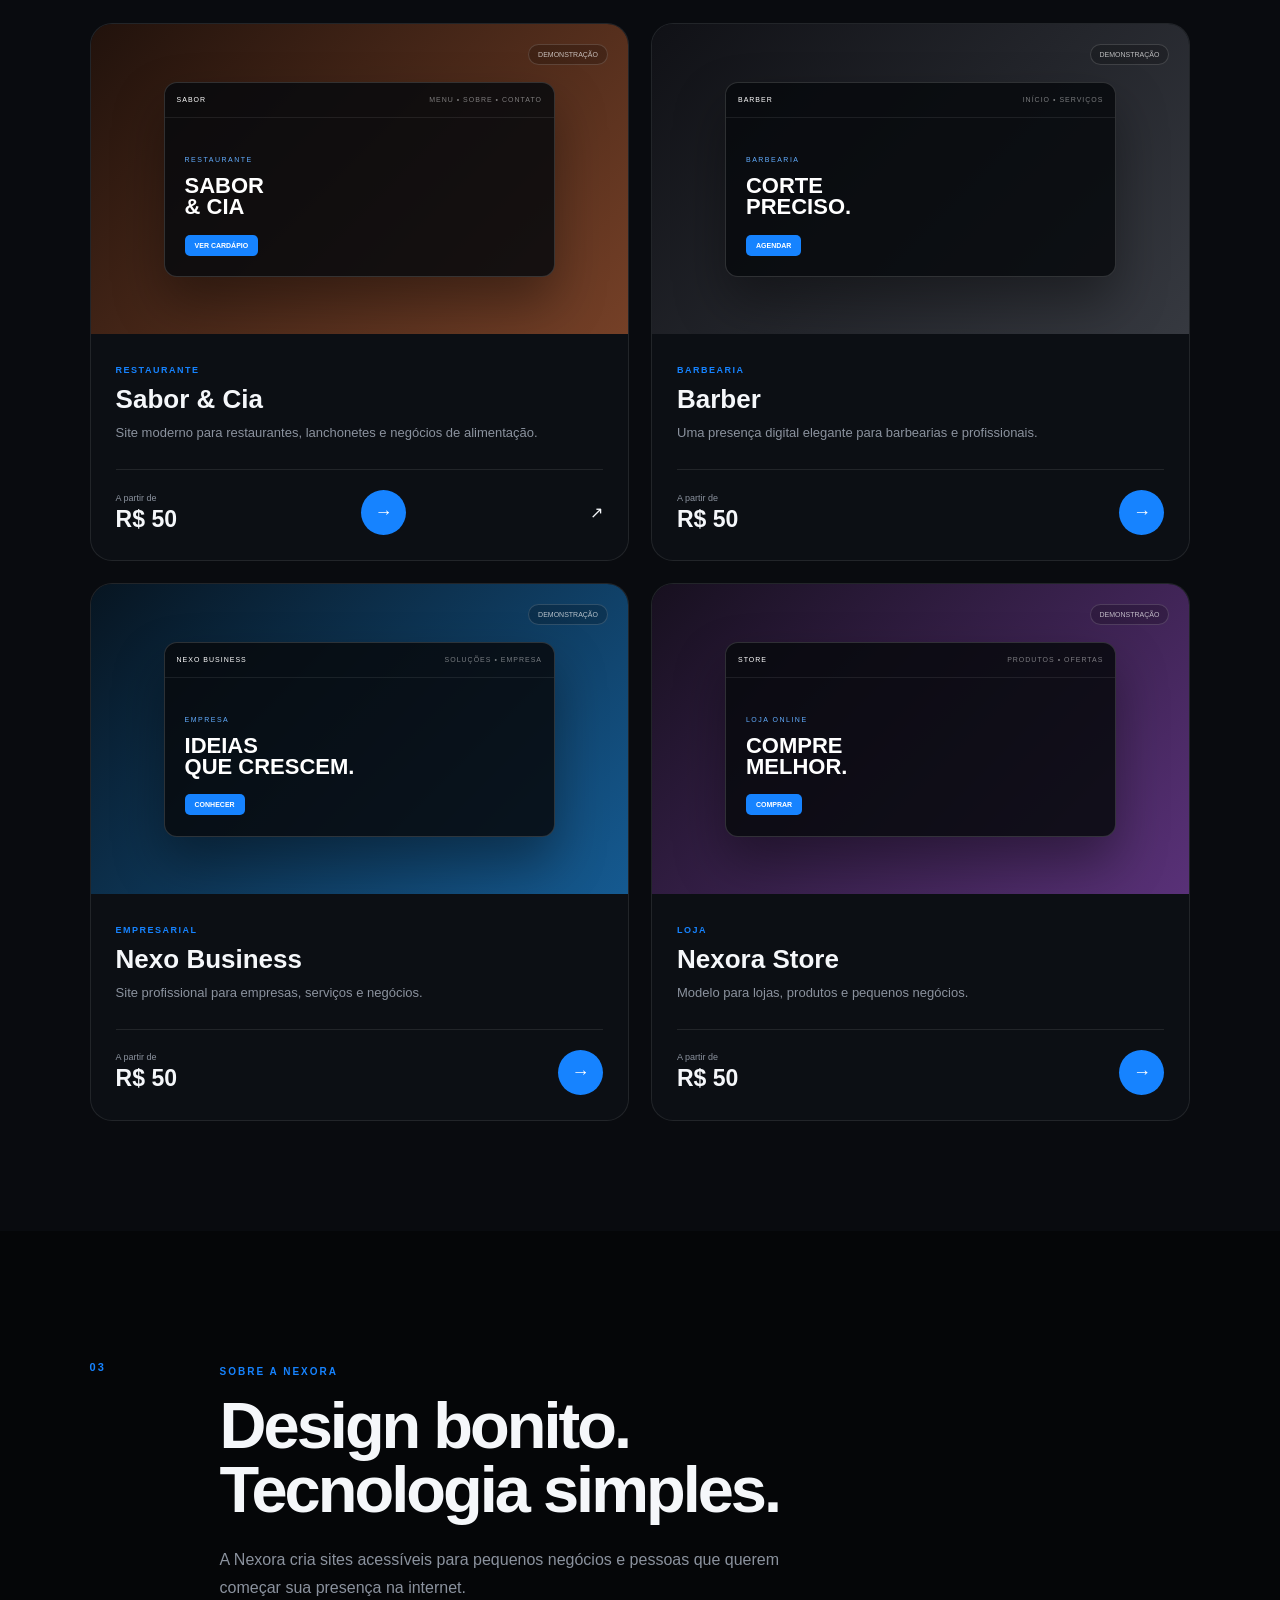
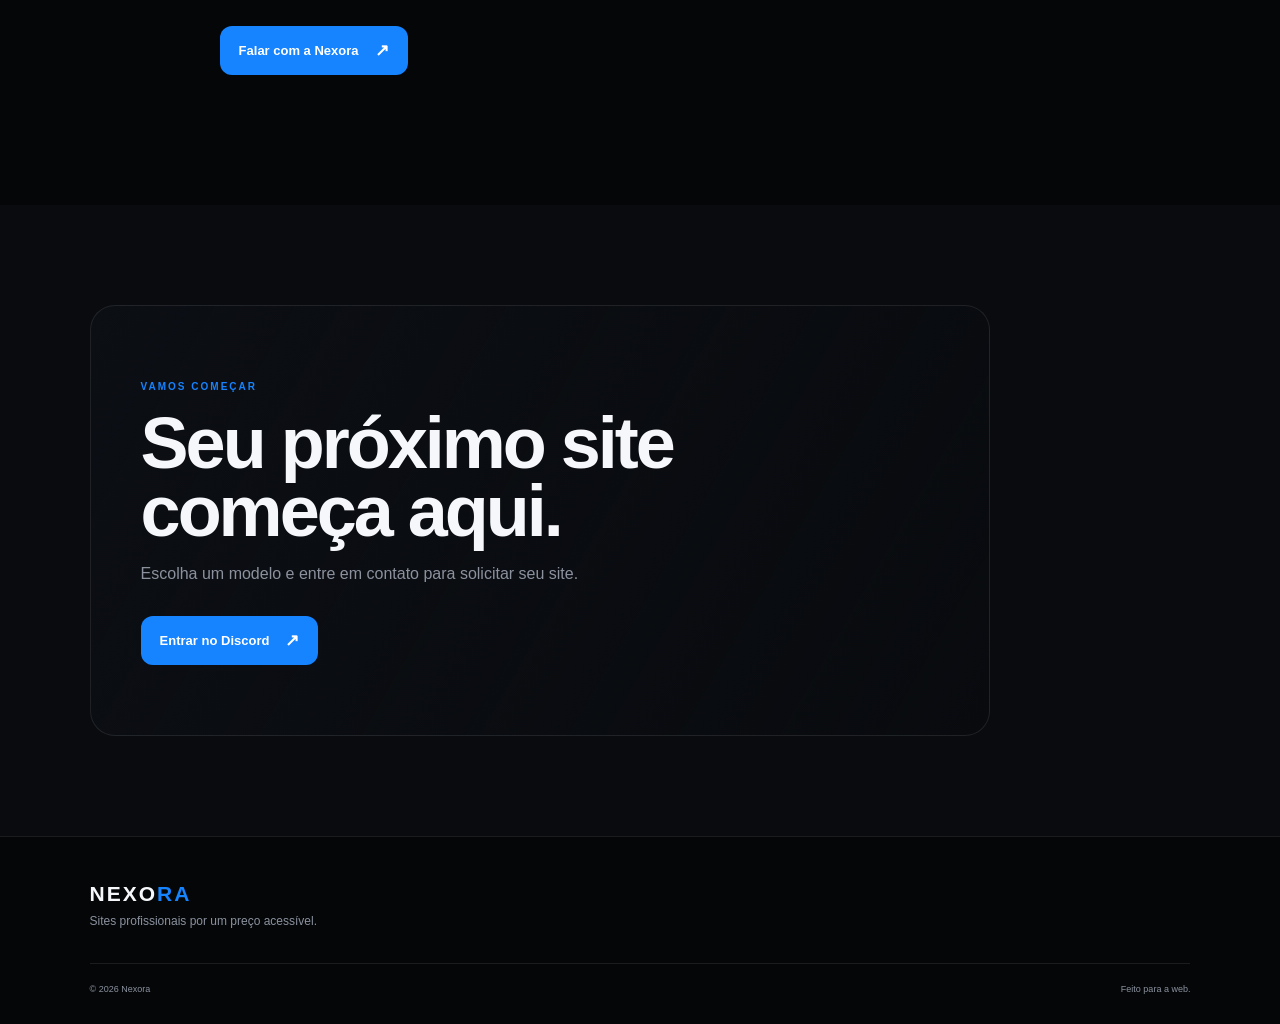
==== commit 03db71a6: "Update index.html" ====
--- a/index.html
+++ b/index.html
@@ -592,12 +592,12 @@
                 </p>
 
                 <a
-                    href="https://wa.me/"
-                    class="primary-button">
-                    Solicitar meu site
-                    <span>↗</span>
+    href="https://discord.gg/8YUbR3EG3"
+    class="primary-button"
+    target="_blank">
+    Entrar no Discord
+    <span>↗</span>
                 </a>
-
             </div>
 
         </section>
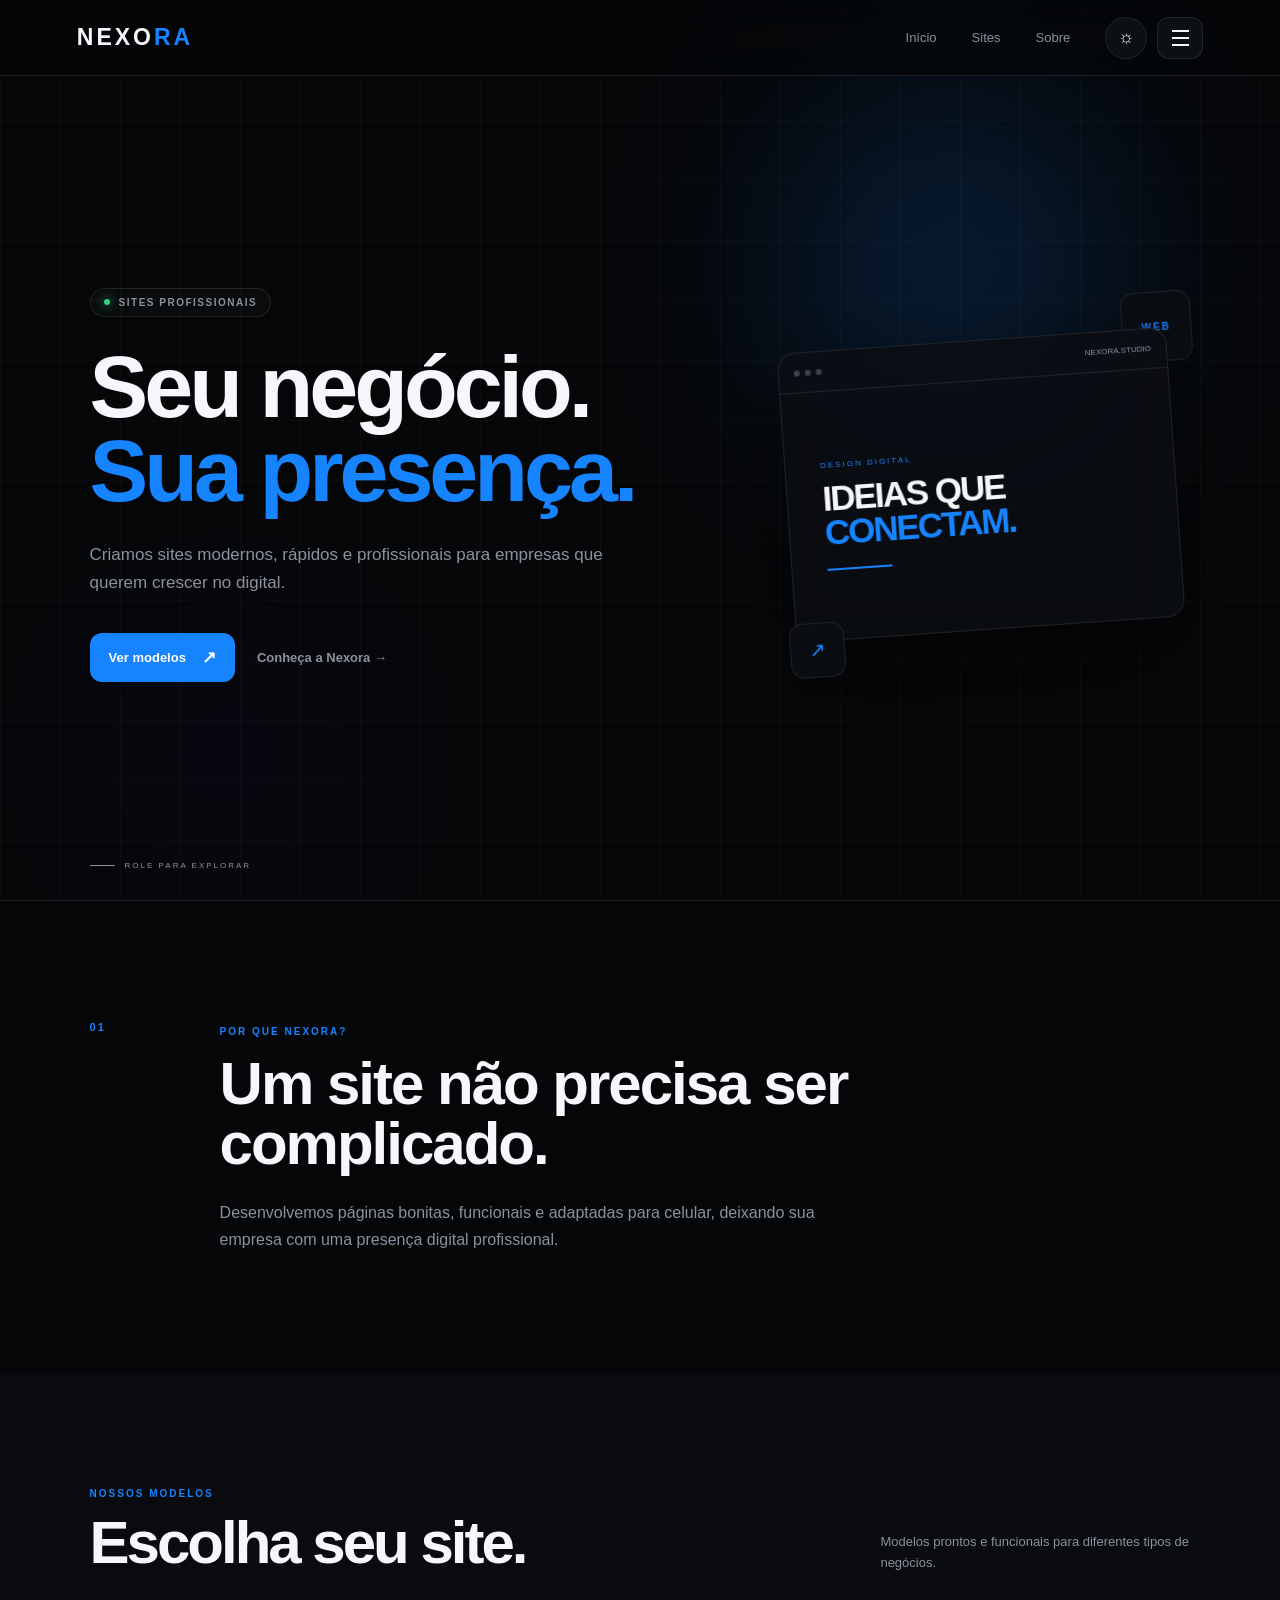
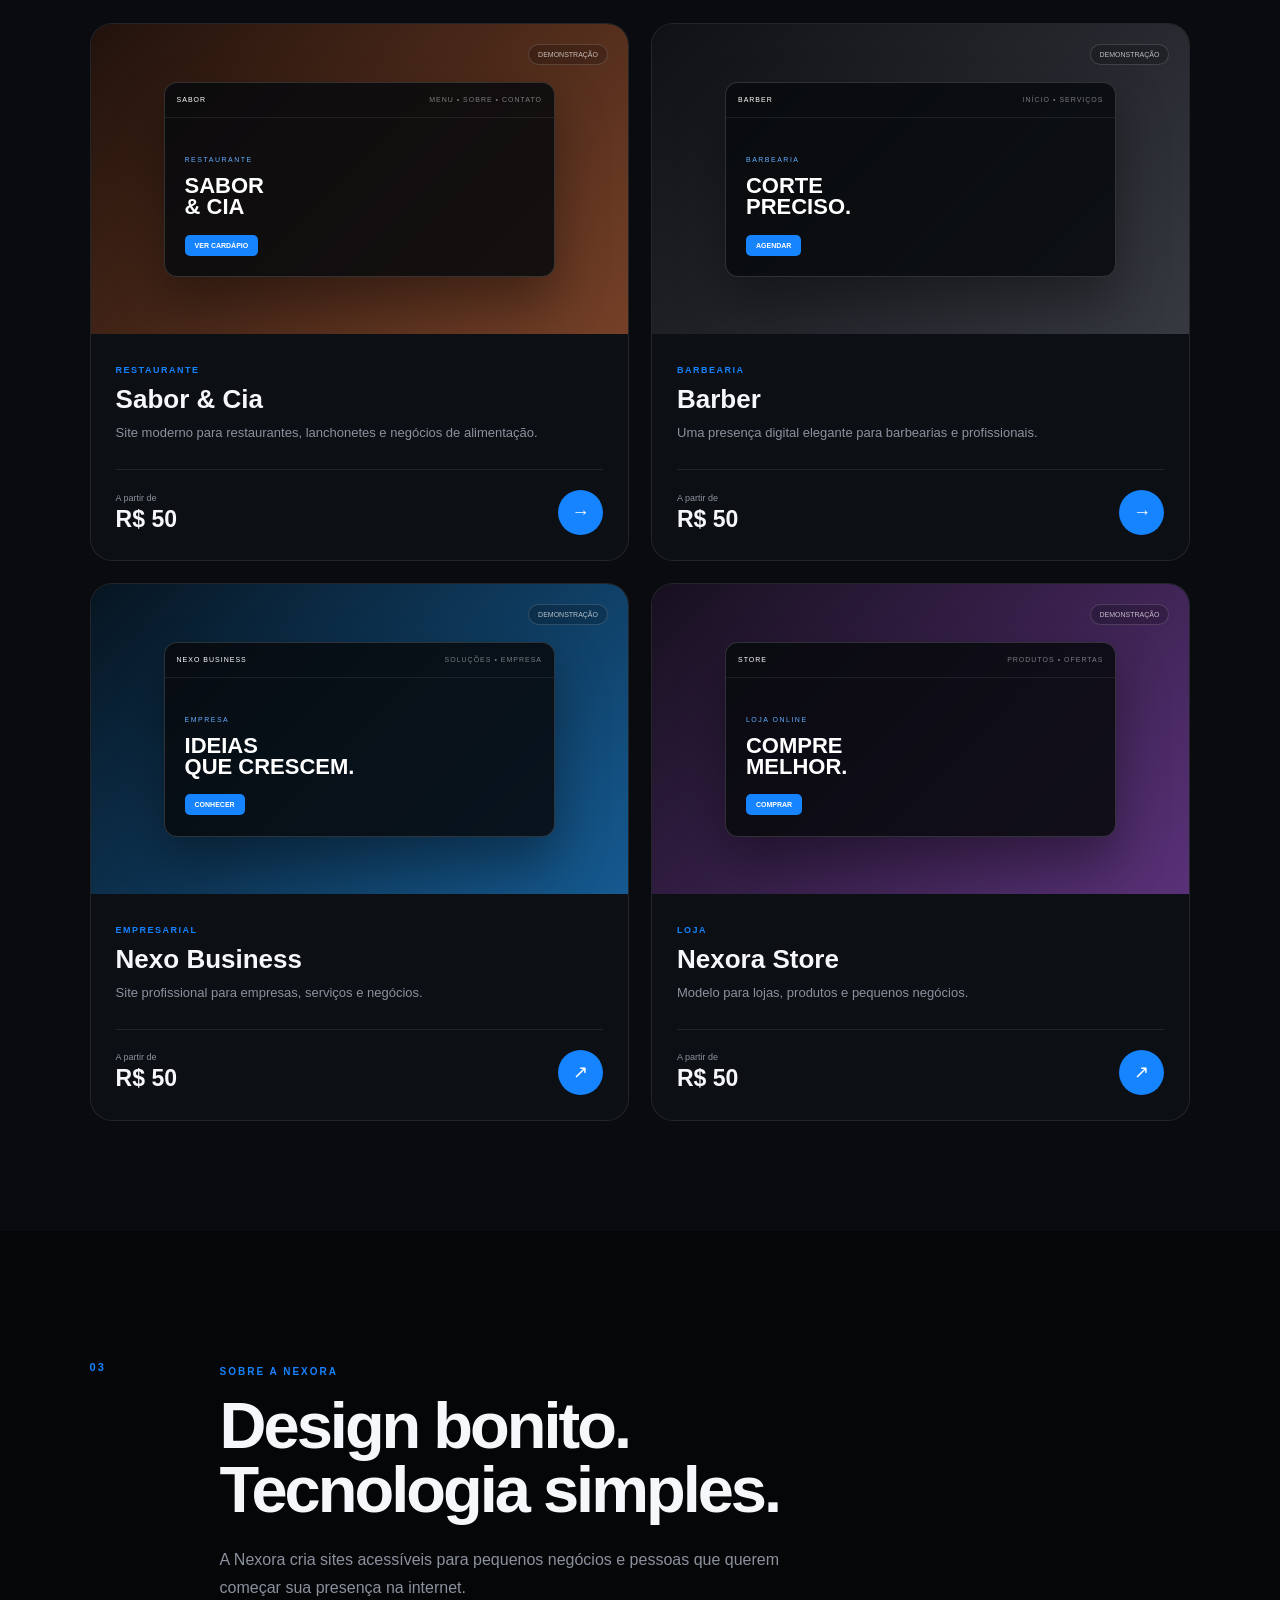
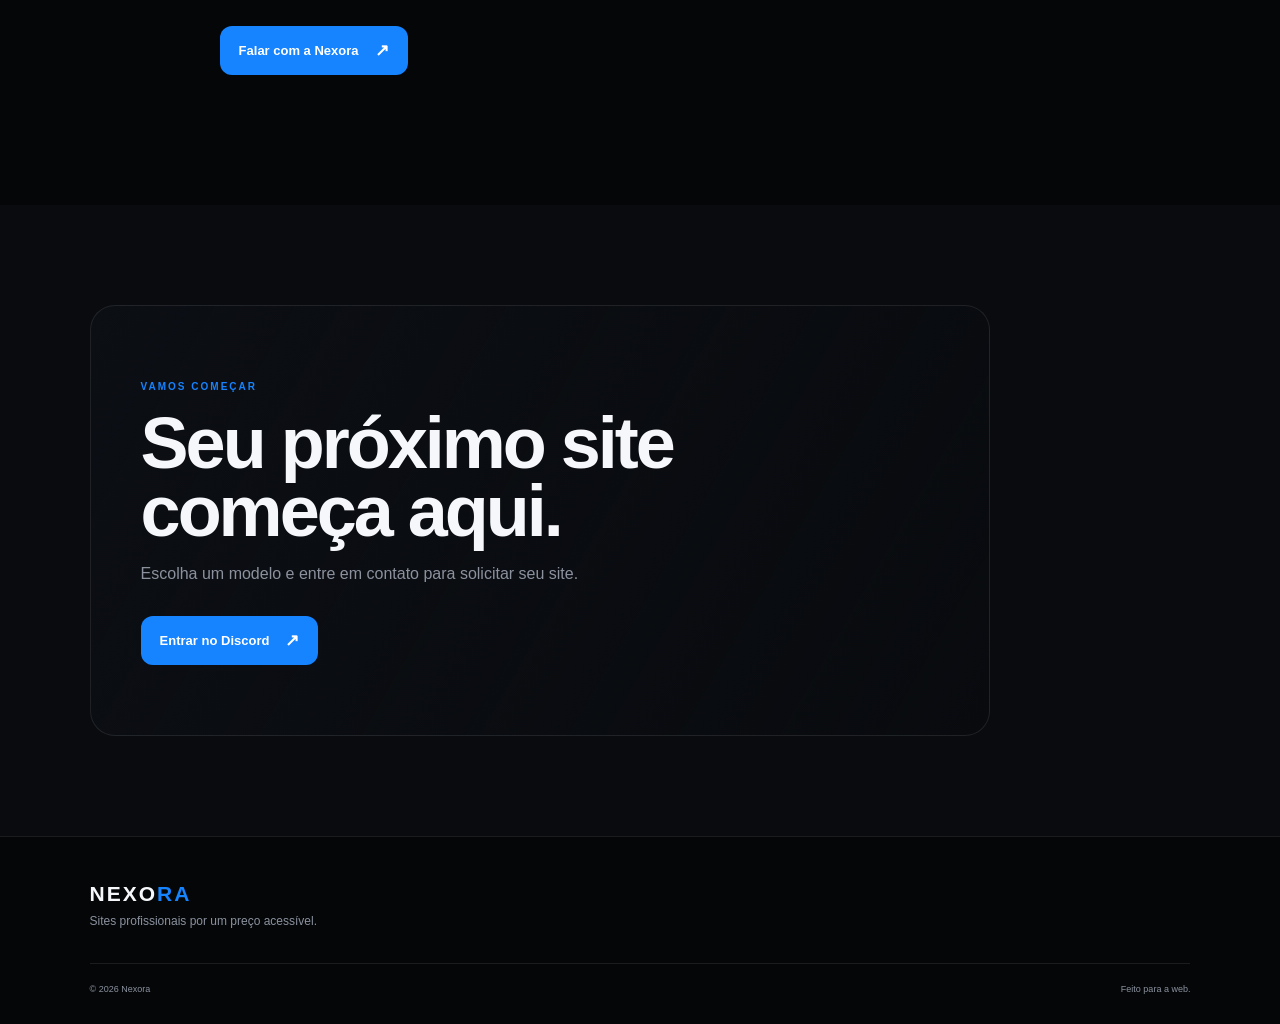
==== commit c9311b01: "Update index.html" ====
--- a/index.html
+++ b/index.html
@@ -290,16 +290,13 @@
                                 <strong>R$ 50</strong>
                             </div>
 
-                            
-<a
-    href="restaurante.html"
-    class="product-button"
-    target="_blank"
-    aria-label="Ver demonstração do Sabor & Cia">
-    →
-</a>
-                                ↗
-                            
+                            <a
+                                href="restaurante.html"
+                                class="product-button"
+                                target="_blank"
+                                aria-label="Ver demonstração do Sabor & Cia">
+                                →
+                            </a>
 
                         </div>
 
@@ -368,13 +365,13 @@
                                 <strong>R$ 50</strong>
                             </div>
 
-  <a
-    href="barbearia.html"
-    class="product-button"
-    target="_blank"
-    aria-label="Ver demonstração da barbearia">
-    →
-</a>
+                            <a
+                                href="barbearia.html"
+                                class="product-button"
+                                target="_blank"
+                                aria-label="Ver demonstração da barbearia">
+                                →
+                            </a>
 
                         </div>
 
@@ -443,13 +440,11 @@
                                 <strong>R$ 50</strong>
                             </div>
 
-  <a
-    href="empresarial.html"
-    class="product-button"
-    target="_blank"
-    aria-label="Ver demonstração de site empresarial">
-    →
-</a>
+                            <button
+                                class="product-button"
+                                data-site="Nexo Business">
+                                ↗
+                            </button>
 
                         </div>
 
@@ -518,13 +513,11 @@
                                 <strong>R$ 50</strong>
                             </div>
 
-  <a
-    href="loja.html"
-    class="product-button"
-    target="_blank"
-    aria-label="Ver demonstração da Nexora Store">
-    →
-</a>
+                            <button
+                                class="product-button"
+                                data-site="Nexora Store">
+                                ↗
+                            </button>
 
                         </div>
 
@@ -592,12 +585,14 @@
                 </p>
 
                 <a
-    href="https://discord.gg/8YUbR3EG3"
-    class="primary-button"
-    target="_blank">
-    Entrar no Discord
-    <span>↗</span>
+                    href="https://discord.gg/8YUbR3EG3"
+                    class="primary-button"
+                    target="_blank"
+                    rel="noopener">
+                    Entrar no Discord
+                    <span>↗</span>
                 </a>
+
             </div>
 
         </section>
@@ -671,6 +666,7 @@
         </p>
 
         <div class="footer-bottom">
+
             <span>
                 © 2026 Nexora
             </span>
@@ -678,6 +674,7 @@
             <span>
                 Feito para a web.
             </span>
+
         </div>
 
     </footer>
@@ -686,4 +683,4 @@
     <script src="script.js"></script>
 
 </body>
-</html>
+            </html>
